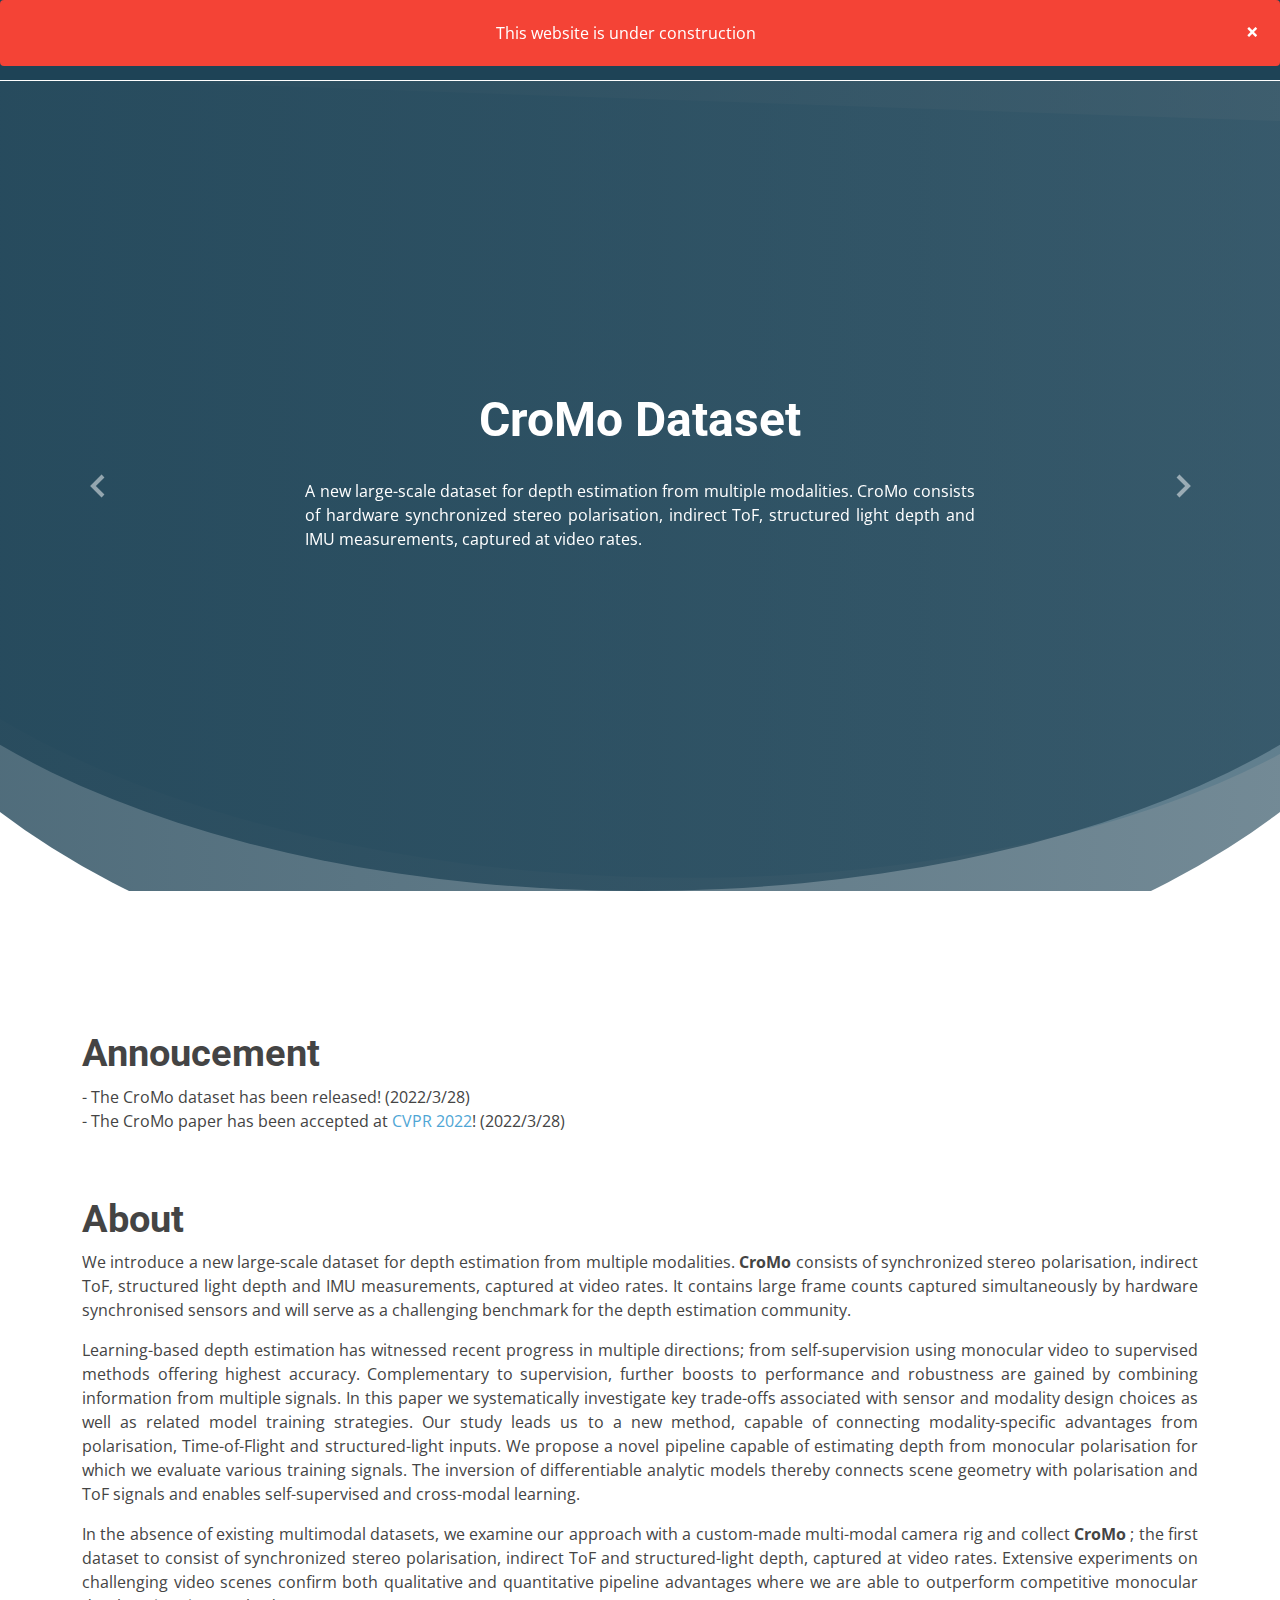
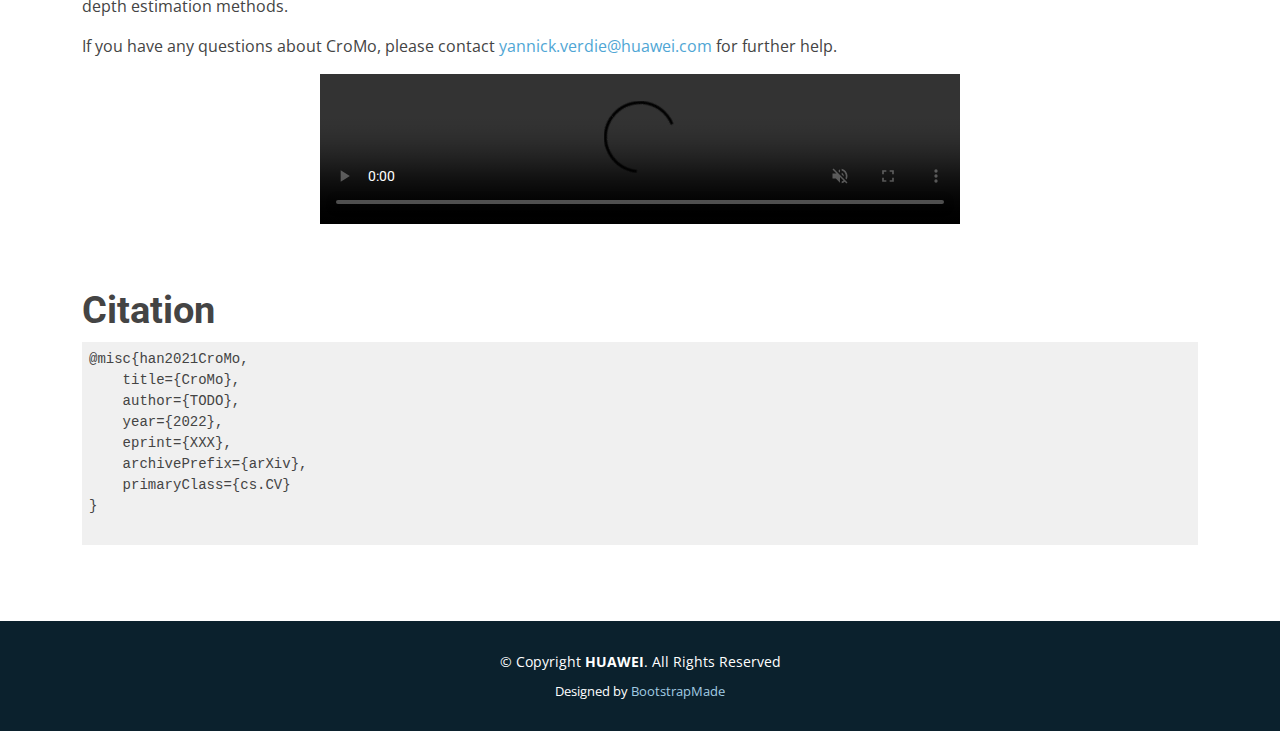
==== index.html @ bf787a23 "New initial commit (history squashed)" ====
<!DOCTYPE html> 
<html lang="en"> 
    <head> 
        <meta charset="utf-8"> 
        <meta content="width=device-width, initial-scale=1.0" name="viewport"> 
        <title>CroMo</title>
        <meta content="" name="description"> 
        <meta content="" name="keywords"> 
        <!-- Favicons -->         
        <link href="assets/img/favicon.png" rel="icon"> 
        <link href="assets/img/apple-touch-icon.png" rel="apple-touch-icon"> 
        <!-- Google Fonts -->         
        <link href="https://fonts.googleapis.com/css?family=Open+Sans:300,300i,400,400i,600,600i,700,700i|Roboto:300,300i,400,400i,500,500i,700,700i&display=swap" rel="stylesheet"> 
        <!-- Vendor CSS Files -->         
        <link href="assets/vendor/animate.css/animate.min.css" rel="stylesheet"> 
        <link href="assets/vendor/aos/aos.css" rel="stylesheet"> 
        <link href="assets/vendor/bootstrap/css/bootstrap.min.css" rel="stylesheet"> 
        <link href="assets/vendor/bootstrap-icons/bootstrap-icons.css" rel="stylesheet"> 
        <link href="assets/vendor/boxicons/css/boxicons.min.css" rel="stylesheet"> 
        <link href="assets/vendor/glightbox/css/glightbox.min.css" rel="stylesheet"> 
        <link href="assets/vendor/swiper/swiper-bundle.min.css" rel="stylesheet"> 
        <!-- Template Main CSS File -->         
        <link href="assets/css/style.css" rel="stylesheet"> 
        <!-- =======================================================
  * Template Name: Moderna - v4.2.0
  * Template URL: https://bootstrapmade.com/free-bootstrap-template-corporate-moderna/
  * Author: BootstrapMade.com
  * License: https://bootstrapmade.com/license/
  ======================================================== -->         
    </head>   
    <style>
        /* The alert message box */
.alert {
    padding: 20px;
    background-color: #f44336; /* Red */
    color: white;
    margin-bottom: 15px;
    z-index:10000;
    text-align: center;
  }
  
  /* The close button */
  .closebtn {
    margin-left: 15px;
    color: white;
    font-weight: bold;
    float: right;
    font-size: 22px;
    line-height: 20px;
    cursor: pointer;
    transition: 0.3s;
  }
  
  /* When moving the mouse over the close button */
  .closebtn:hover {
    color: black;
  }

  .center {
    margin-left: auto;
    margin-right: auto;
    display: block
    }

    </style>  
    <body>

        <div class="alert">
            <span class="closebtn" onclick="this.parentElement.style.display='none';">&times;</span>
            This website is under construction
        </div>


        <!-- ======= Header ======= -->         
        <header id="header" class="fixed-top d-flex align-items-center "> 
            <div class="container d-flex justify-content-between align-items-center"> 
                <div class="logo"> 
                    <h1 class="text-light"><a href="index.html"><span>CroMo</span></a></h1> 
                    <!-- Uncomment below if you prefer to use an image logo -->                     
                    <!-- <a href="index.html"><img src="assets/img/logo.png" alt="" class="img-fluid"></a>-->                     
                </div>                 
                <nav id="navbar" class="navbar"> 
                    <ul> 
                        <li>
                            <a href="index.html">Home</a>
                        </li>                         
                        <li class="dropdown">
                            <a href="documentation.html"><span>Documentation</span> <i class="bi bi-chevron-down"></i></a>
                            <ul> 
                                <li>
                                    <a href="documentation.html#data_collection">Data Collection</a>
                                </li> 
                                <li>
                                    <a href="documentation.html#data_privacy">Data Privacy</a>
                                </li>                                 
                                <li>
                                    <a href="documentation.html#data_format">Data Format</a>
                                </li>                                                                                                  
                            </ul>                             
                        </li>                         
                        <li class="dropdown">
                            <a class="active" href="download.html"><span>Download</span> <i class="bi bi-chevron-down"></i></a>
                            <ul> 
                                <li>
                                    <a href="download.html#instructions">Instructions</a>
                                </li>
                                <li>
                                    <a href="download.html#processed">Processed data</a>
                                </li>                                 
                                <li>
                                    <a href="download.html#raw">Raw data</a>
                                </li>                                 
                            </ul>                             
                        </li>                                              
                        <li class="dropdown">
                            <a href="about.html"><span>About</span> <i class="bi bi-chevron-down"></i></a>
                            <ul> 
                                <li>
                                    <a href="about.html#team">Team</a>
                                </li>                                 
                                <li>
                                    <a href="about.html#terms_of_use">Terms of Use</a>
                                </li>                                                                  
                            </ul>                             
                        </li>                         
                    </ul>                     
                    <i class="bi bi-list mobile-nav-toggle"></i> 
                </nav>
                <!-- .navbar -->                 
            </div>             
        </header>  

        <!-- ======= Hero Section ======= -->         
        <section id="hero" class="d-flex justify-cntent-center align-items-center"> 
            <div class="video-wrapper">
                <video playsinline autoplay muted loop poster="https://user-images.githubusercontent.com/100925445/159098974-1acdc7b2-cbda-438d-b5b4-fb4e35092815.png" 
                class="center" src="https://user-images.githubusercontent.com/100925445/159098999-8a1ebd9a-9d15-438b-ad9b-c10dcc6bef1c.mp4" 
                data-canonical-src="https://user-images.githubusercontent.com/100925445/159098999-8a1ebd9a-9d15-438b-ad9b-c10dcc6bef1c.mp4"
                class="d-block rounded-bottom-2 width-fit">
                </video>
              </div>
            <div id="heroCarousel" class="container carousel carousel-fade" data-bs-ride="carousel" data-bs-interval="5000"> 
                <!-- Slide 1 -->                 
                <div class="carousel-item active"> 
                    <div class="carousel-container"> 
                        <h2 class="animate__animated animate__fadeInDown">CroMo Dataset</h2>
                        <p class="animate__animated animate__fadeInUp">A new large-scale dataset for depth estimation from multiple modalities. CroMo consists of hardware synchronized stereo polarisation, indirect ToF, structured light depth and IMU measurements, captured at video rates. </p>
                    </div>                     
                </div>                 
                <!-- Slide 2 -->                 
                <div class="carousel-item"> 
                    <div class="carousel-container"> 
                        <h2 class="animate__animated animate__fadeInDown">Multi-modal data</h2>
                        <p class="animate__animated animate__fadeInUp">We provide a real-word training dataset with
                            >20k frames captured by multiple hardware synchronised sensors across a variety of challenging indoor and outdoor scenes, with pre-defined training / testing splits for evaluation. </p>
                    </div>                     
                </div>                 
                <a class="carousel-control-prev" href="#heroCarousel" role="button" data-bs-slide="prev"> <span class="carousel-control-prev-icon bx bx-chevron-left" aria-hidden="true"></span> </a> 
                <a class="carousel-control-next" href="#heroCarousel" role="button" data-bs-slide="next"> <span class="carousel-control-next-icon bx bx-chevron-right" aria-hidden="true"></span> </a> 
            </div>             
        </section>
        <!-- End Hero -->         
        <main id="main"> 
            <!-- ======= Services Section ======= -->             
            <!-- End Services Section -->             
            <!-- ======= Why Us Section ======= -->             
            <!-- End Why Us Section -->             
            <!-- ======= Features Section ======= -->             
            <section class="features"> 
                <div class="container">
                    <div class="row aos-init aos-animate" data-aos="fade-up"> </div>  
                    
                    <h3><b>Annoucement</b></h3>
                    <p> 
                    - The CroMo dataset has been released! (2022/3/28)<br>
                    - The CroMo paper has been accepted at <a href="https://cvpr2022.thecvf.com/" target="_blank">CVPR 2022</a>! (2022/3/28)
                    </p> 
                    <div class="row aos-init aos-animate" data-aos="fade-up">
                        <div class="col-md-7 order-2 order-md-1 pt-5"> </div>                         
                    </div>

                    <h3><b>About</b></h3>
                    <p> 
                    We introduce a new large-scale dataset for depth estimation from multiple modalities. <b>CroMo</b> consists of synchronized stereo polarisation, indirect ToF, structured light depth and IMU measurements, captured at video rates. It contains large frame counts captured simultaneously by hardware synchronised sensors and will serve as a challenging benchmark for the depth estimation community.
                    </p>
                    <p>
                    Learning-based depth estimation has witnessed recent progress in multiple directions; from self-supervision using monocular video to supervised methods offering highest accuracy. Complementary to supervision, further boosts to performance and robustness are gained by combining information from multiple signals. In this paper we systematically investigate key trade-offs associated with sensor and modality design choices as well as related model training strategies. Our study leads us to a new method, capable of connecting modality-specific advantages from polarisation, Time-of-Flight and structured-light inputs. We propose a novel pipeline capable of estimating depth from monocular polarisation for which we evaluate various training signals. The inversion of differentiable analytic models thereby connects scene geometry with polarisation and ToF signals and enables self-supervised and cross-modal learning.
                    </p>
                    <p> 
                    In the absence of existing multimodal datasets, we examine our approach with a custom-made multi-modal camera rig and collect <b> CroMo </b>; the first dataset to consist of synchronized stereo polarisation, indirect ToF and structured-light depth, captured at video rates. Extensive experiments on challenging video scenes confirm both qualitative and quantitative pipeline advantages where we are able to outperform competitive monocular depth estimation methods.
                    <p>
                    If you have any questions about CroMo, please contact <a href = "mailto: yannick.verdie@huawei.com">yannick.verdie@huawei.com</a>  for further help.
                    </p>

                    <p> 
                    <video class="center" width="640" src="https://user-images.githubusercontent.com/100925445/159143800-f3176f51-4c66-4c1b-9b84-558530f20602.mp4" 
                    data-canonical-src="https://user-images.githubusercontent.com/100925445/159143800-f3176f51-4c66-4c1b-9b84-558530f20602.mp4"\
                    controls="controls" muted="muted" class="d-block rounded-bottom-2 width-fit" style="max-height:640px;">
                    </video>
                    </p> 
                    <div class="row aos-init aos-animate" data-aos="fade-up">
                        <div class="col-md-7 order-2 order-md-1 pt-5"> </div>                         
                    </div>

                    <h3><b>Citation</b></h3>
                    <pre style="text-align: left; white-space: pre; display: block; overflow-x: auto; padding: 0.5em; background: rgb(240, 240, 240); color: rgb(68, 68, 68);">
@misc{han2021CroMo,
    title={CroMo}, 
    author={TODO},
    year={2022},
    eprint={XXX},
    archivePrefix={arXiv},
    primaryClass={cs.CV}
} 
                </pre>
                </div>
            </section>
            <!-- End Features Section -->             
        </main>
        <!-- End #main -->         
        <!-- ======= Footer ======= -->         
        <footer id="footer" data-aos-easing="ease-in-out" data-aos-duration="500" class="aos-init"> 
            <div class="container"> 
                <div class="copyright"> 
                    &copy; Copyright 
                    <strong><span>HUAWEI</span></strong>. All Rights Reserved
                </div>                 
                <div class="credits"> 
                    <!-- All the links in the footer should remain intact. -->                     
                    <!-- You can delete the links only if you purchased the pro version. -->                     
                    <!-- Licensing information: https://bootstrapmade.com/license/ -->                     
                    <!-- Purchase the pro version with working PHP/AJAX contact form: https://bootstrapmade.com/free-bootstrap-template-corporate-moderna/ -->                     
                    Designed by 
                    <a href="https://bootstrapmade.com/">BootstrapMade</a> 
                </div>                 
            </div>             
        </footer>
        <!-- End Footer -->         
        <a href="#" class="back-to-top d-flex align-items-center justify-content-center"><i class="bi bi-arrow-up-short"></i></a> 
        <!-- Vendor JS Files -->         
        <script src="assets/vendor/aos/aos.js"></script>         
        <script src="assets/vendor/bootstrap/js/bootstrap.bundle.min.js"></script>         
        <script src="assets/vendor/glightbox/js/glightbox.min.js"></script>         
        <script src="assets/vendor/isotope-layout/isotope.pkgd.min.js"></script>         
        <script src="assets/vendor/php-email-form/validate.js"></script>         
        <script src="assets/vendor/purecounter/purecounter.js"></script>         
        <script src="assets/vendor/swiper/swiper-bundle.min.js"></script>         
        <script src="assets/vendor/waypoints/noframework.waypoints.js"></script>         
        <!-- Template Main JS File -->         
        <script src="assets/js/main.js"></script>
    </body>     
</html>
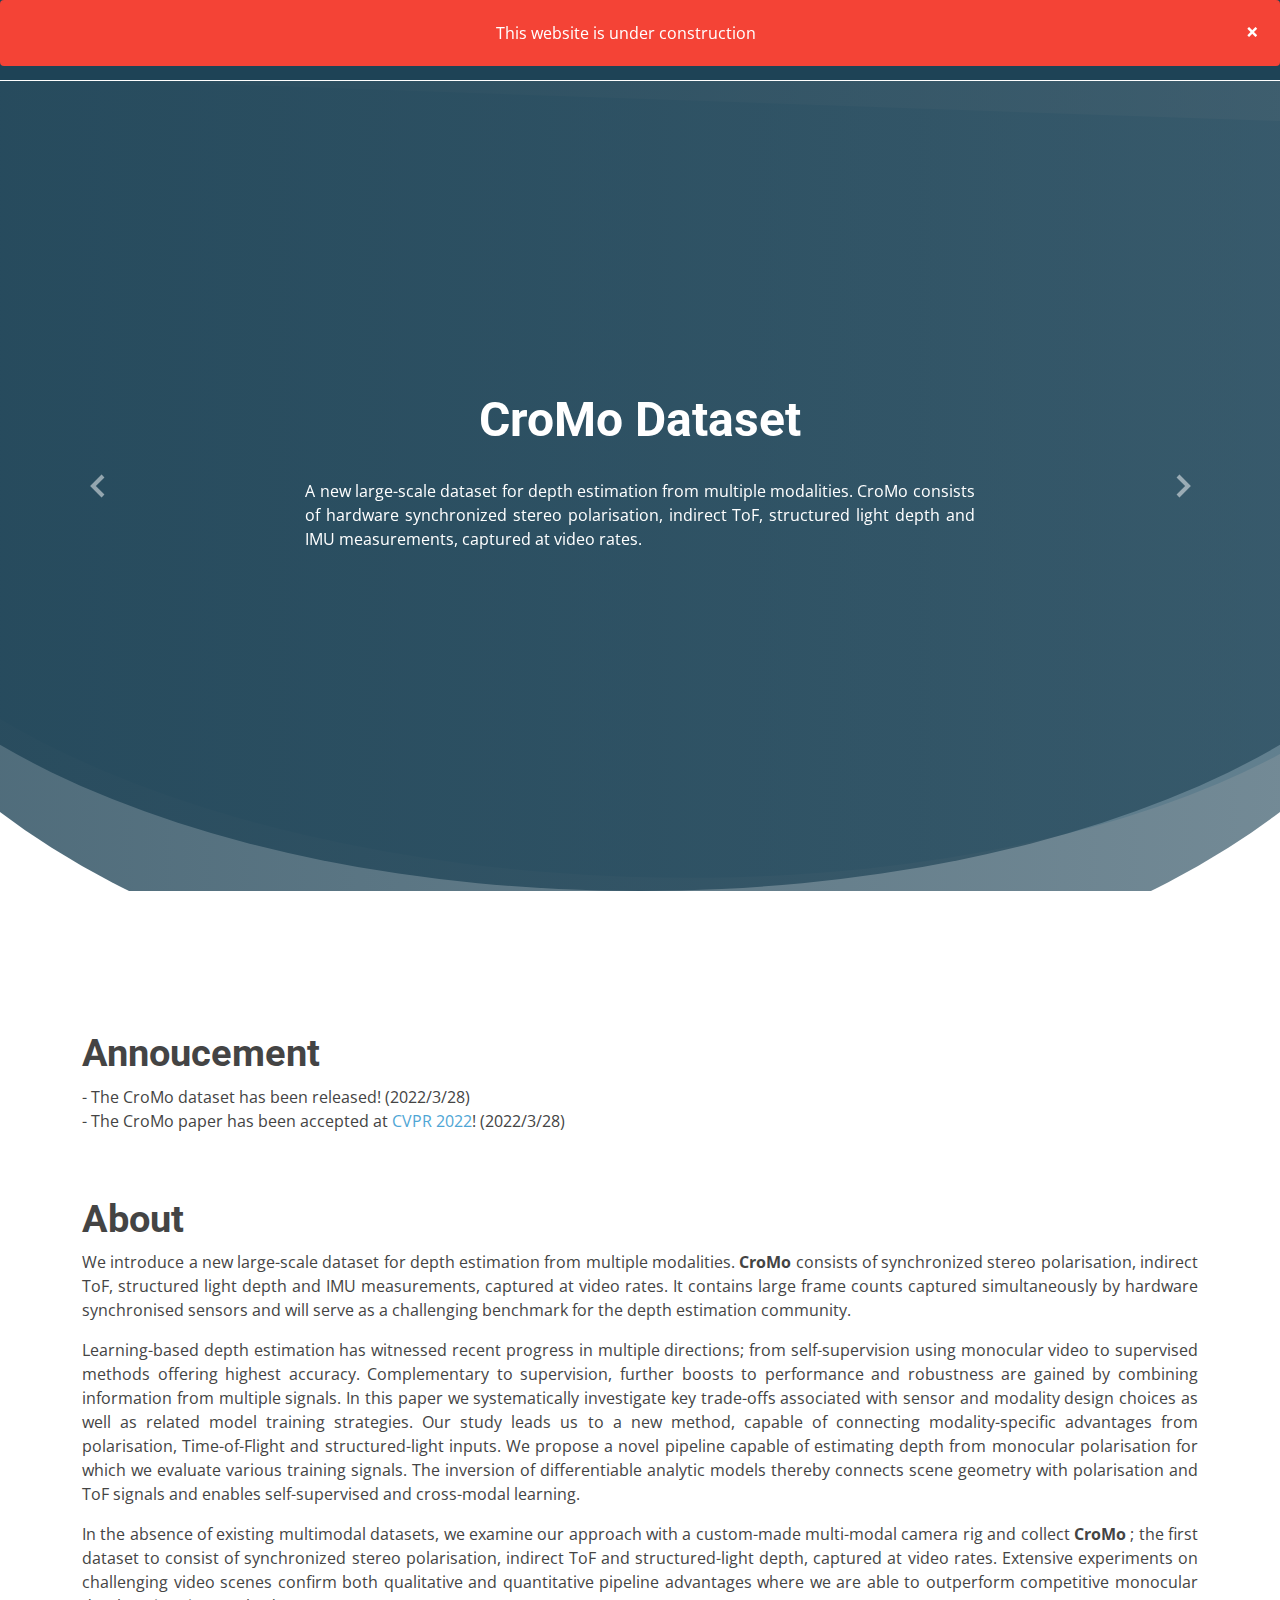
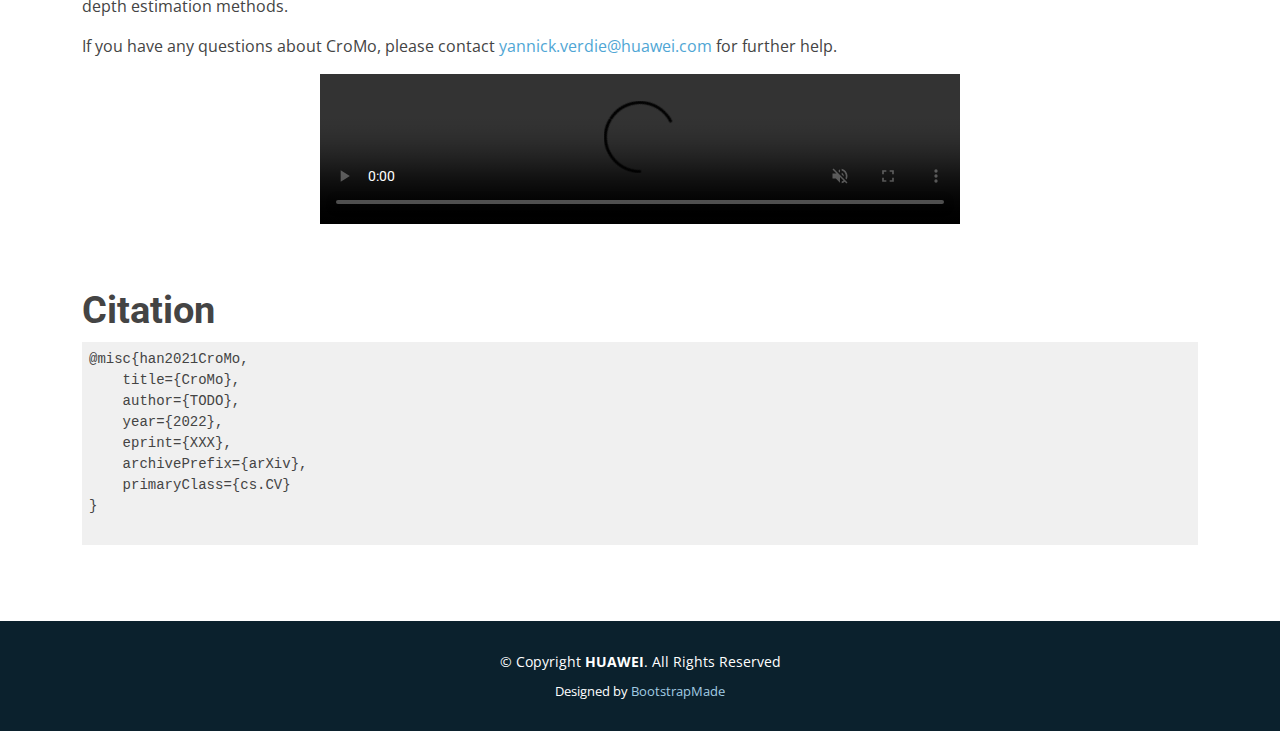
==== commit 43bc3bd3: "Update index.html" ====
--- a/index.html
+++ b/index.html
@@ -133,9 +133,9 @@
         <!-- ======= Hero Section ======= -->         
         <section id="hero" class="d-flex justify-cntent-center align-items-center"> 
             <div class="video-wrapper">
-                <video playsinline autoplay muted loop poster="https://user-images.githubusercontent.com/100925445/159098974-1acdc7b2-cbda-438d-b5b4-fb4e35092815.png" 
-                class="center" src="https://user-images.githubusercontent.com/100925445/159098999-8a1ebd9a-9d15-438b-ad9b-c10dcc6bef1c.mp4" 
-                data-canonical-src="https://user-images.githubusercontent.com/100925445/159098999-8a1ebd9a-9d15-438b-ad9b-c10dcc6bef1c.mp4"
+                <video playsinline autoplay muted loop poster="https://user-images.githubusercontent.com/100925445/159376855-335648fb-1d22-4857-b26d-3320b6d3276e.png" 
+                class="center" src="https://user-images.githubusercontent.com/100925445/159376734-831dd521-1773-433b-af53-0faa2e11dcbe.mp4" 
+                data-canonical-src="https://user-images.githubusercontent.com/100925445/159376734-831dd521-1773-433b-af53-0faa2e11dcbe.mp4"
                 class="d-block rounded-bottom-2 width-fit">
                 </video>
               </div>
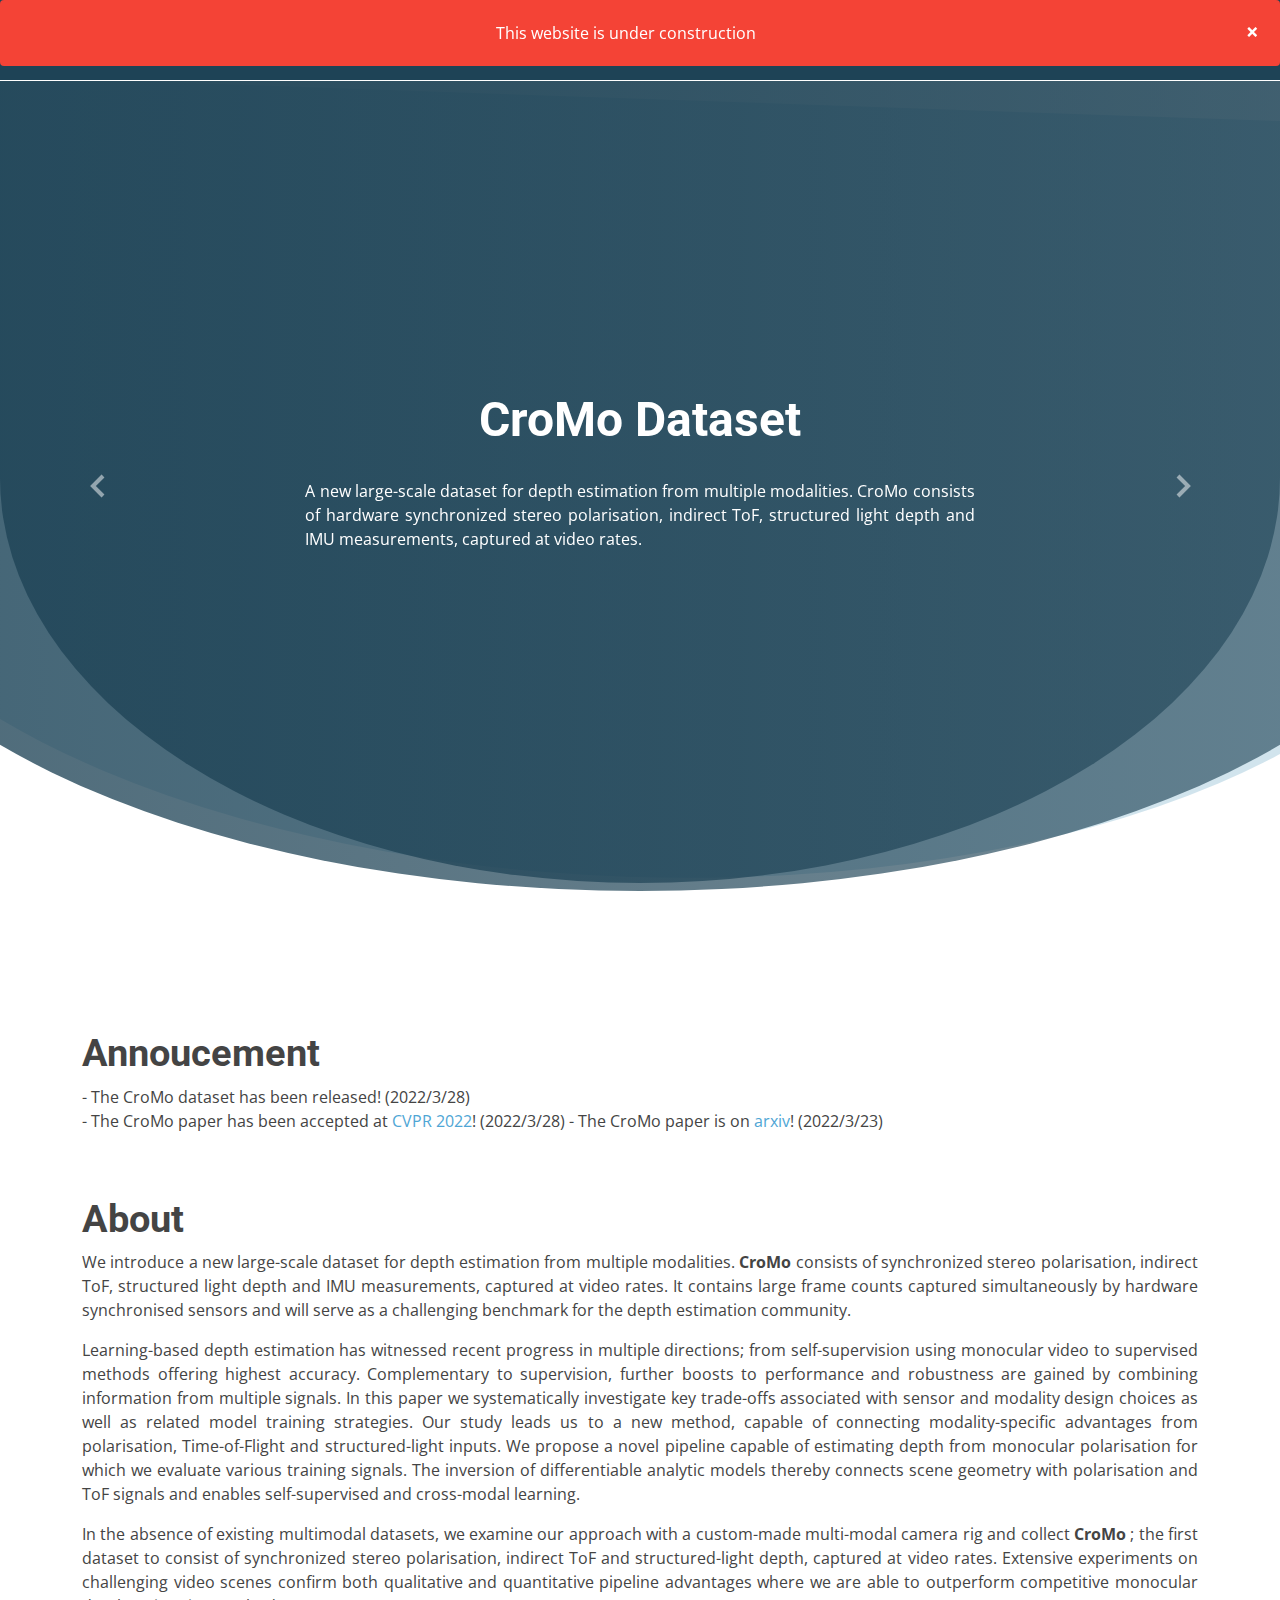
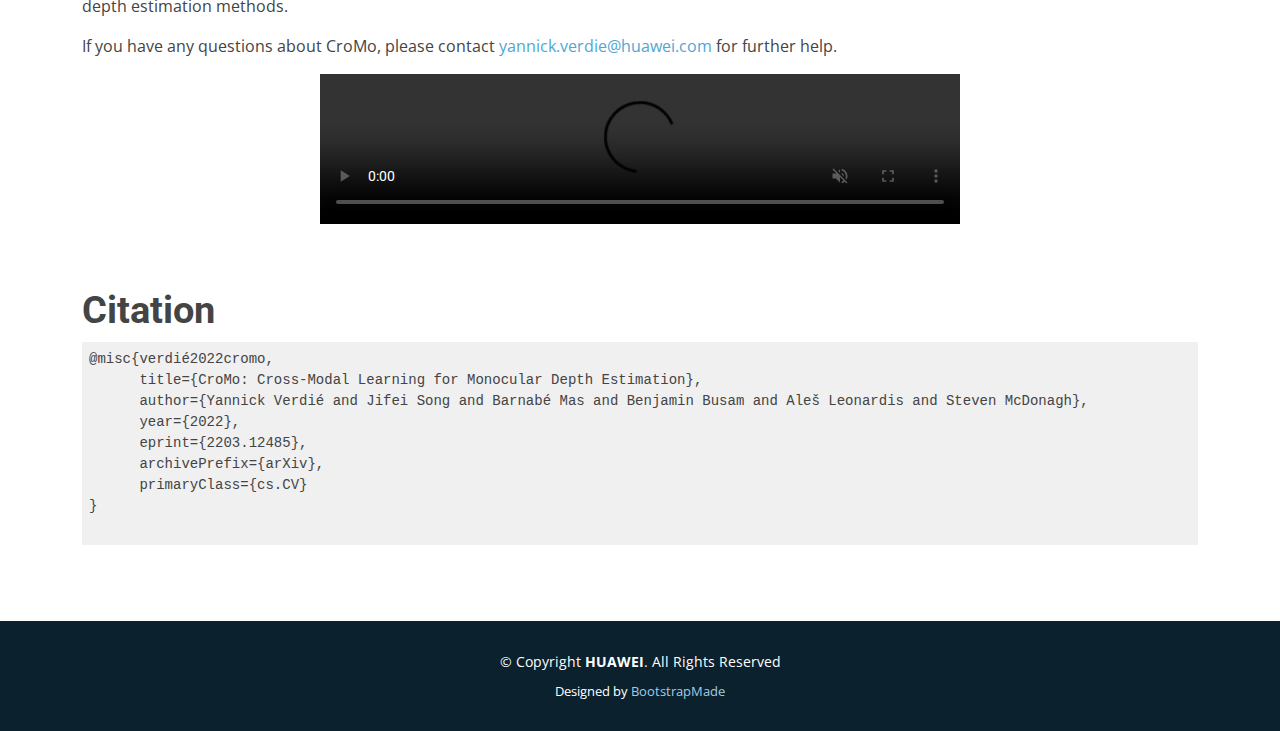
==== commit 25b51318: "Update index.html" ====
--- a/index.html
+++ b/index.html
@@ -174,6 +174,7 @@
                     <p> 
                     - The CroMo dataset has been released! (2022/3/28)<br>
                     - The CroMo paper has been accepted at <a href="https://cvpr2022.thecvf.com/" target="_blank">CVPR 2022</a>! (2022/3/28)
+                    - The CroMo paper is on <a href="https://arxiv.org/abs/2203.12485" target="_blank">arxiv</a>! (2022/3/23)
                     </p> 
                     <div class="row aos-init aos-animate" data-aos="fade-up">
                         <div class="col-md-7 order-2 order-md-1 pt-5"> </div>                         
@@ -204,14 +205,14 @@
 
                     <h3><b>Citation</b></h3>
                     <pre style="text-align: left; white-space: pre; display: block; overflow-x: auto; padding: 0.5em; background: rgb(240, 240, 240); color: rgb(68, 68, 68);">
-@misc{han2021CroMo,
-    title={CroMo}, 
-    author={TODO},
-    year={2022},
-    eprint={XXX},
-    archivePrefix={arXiv},
-    primaryClass={cs.CV}
-} 
+@misc{verdié2022cromo,
+      title={CroMo: Cross-Modal Learning for Monocular Depth Estimation}, 
+      author={Yannick Verdié and Jifei Song and Barnabé Mas and Benjamin Busam and Aleš Leonardis and Steven McDonagh},
+      year={2022},
+      eprint={2203.12485},
+      archivePrefix={arXiv},
+      primaryClass={cs.CV}
+}
                 </pre>
                 </div>
             </section>
--- a/assets/css/style.css
+++ b/assets/css/style.css
@@ -2407,5 +2407,5 @@
     background: linear-gradient(to right, rgba(30, 67, 86, 0.8), rgba(30, 67, 86, 0.6)) ;
     z-index: 0;
     border-radius: 0 0 50% 50%;
-    transform: scale(1.3) translateY(-1%) translateX(0%) rotate(0deg);
-  }+    transform: scale(1) translateY(-1%) translateX(0%) rotate(0deg);
+  }
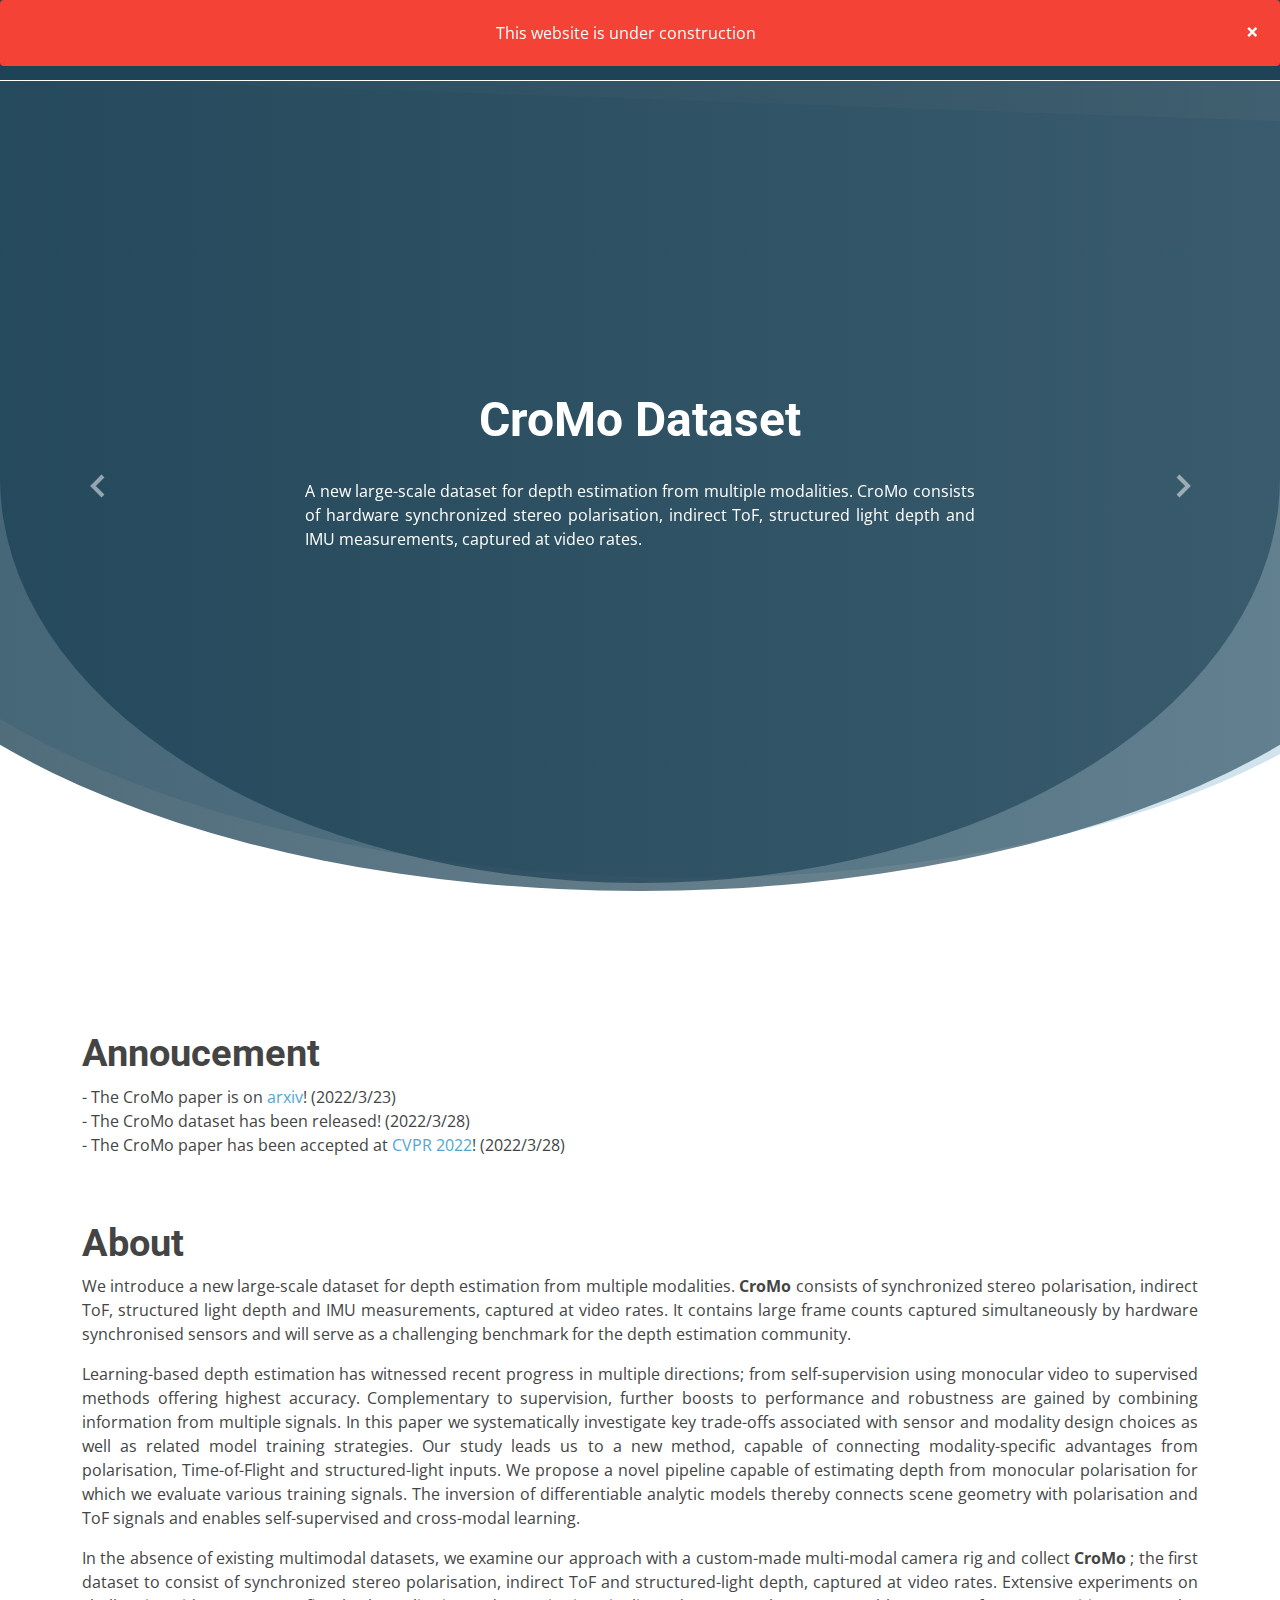
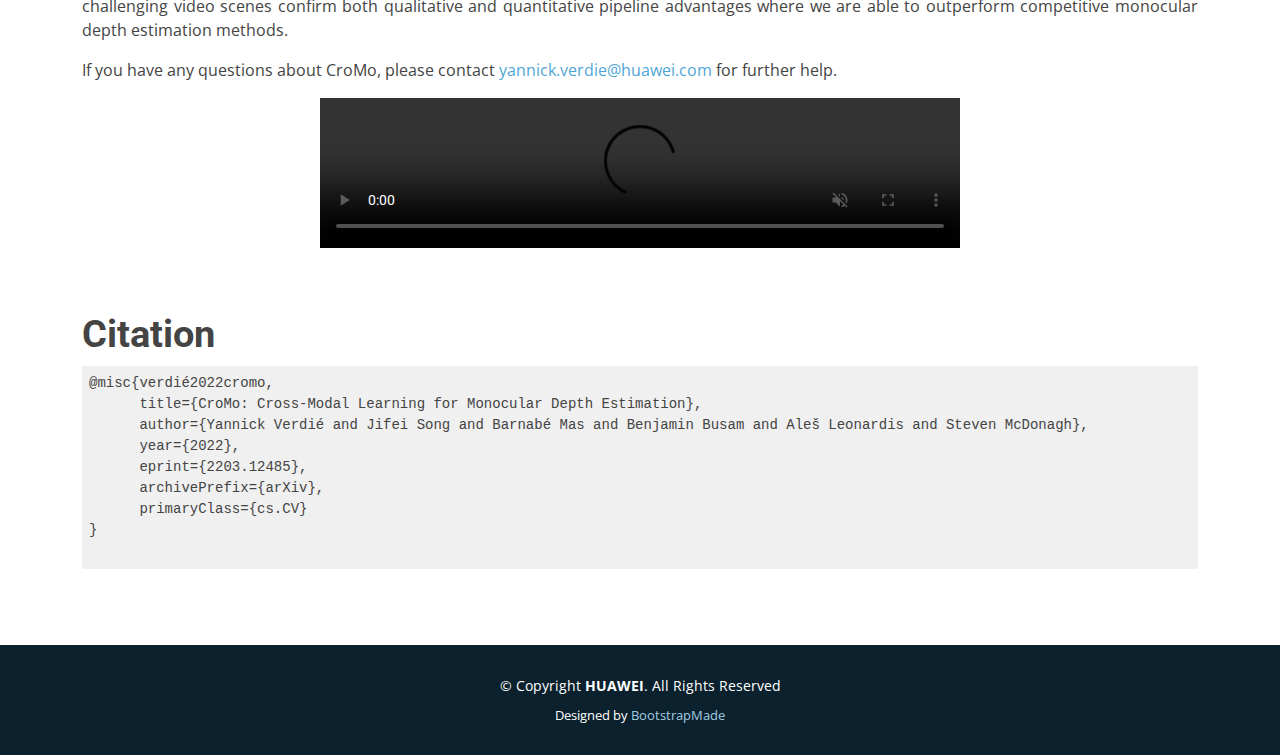
==== commit 4b69357a: "Update index.html" ====
--- a/index.html
+++ b/index.html
@@ -172,9 +172,9 @@
                     
                     <h3><b>Annoucement</b></h3>
                     <p> 
+                    - The CroMo paper is on <a href="https://arxiv.org/abs/2203.12485" target="_blank">arxiv</a>! (2022/3/23)<br>
                     - The CroMo dataset has been released! (2022/3/28)<br>
                     - The CroMo paper has been accepted at <a href="https://cvpr2022.thecvf.com/" target="_blank">CVPR 2022</a>! (2022/3/28)
-                    - The CroMo paper is on <a href="https://arxiv.org/abs/2203.12485" target="_blank">arxiv</a>! (2022/3/23)
                     </p> 
                     <div class="row aos-init aos-animate" data-aos="fade-up">
                         <div class="col-md-7 order-2 order-md-1 pt-5"> </div>                         
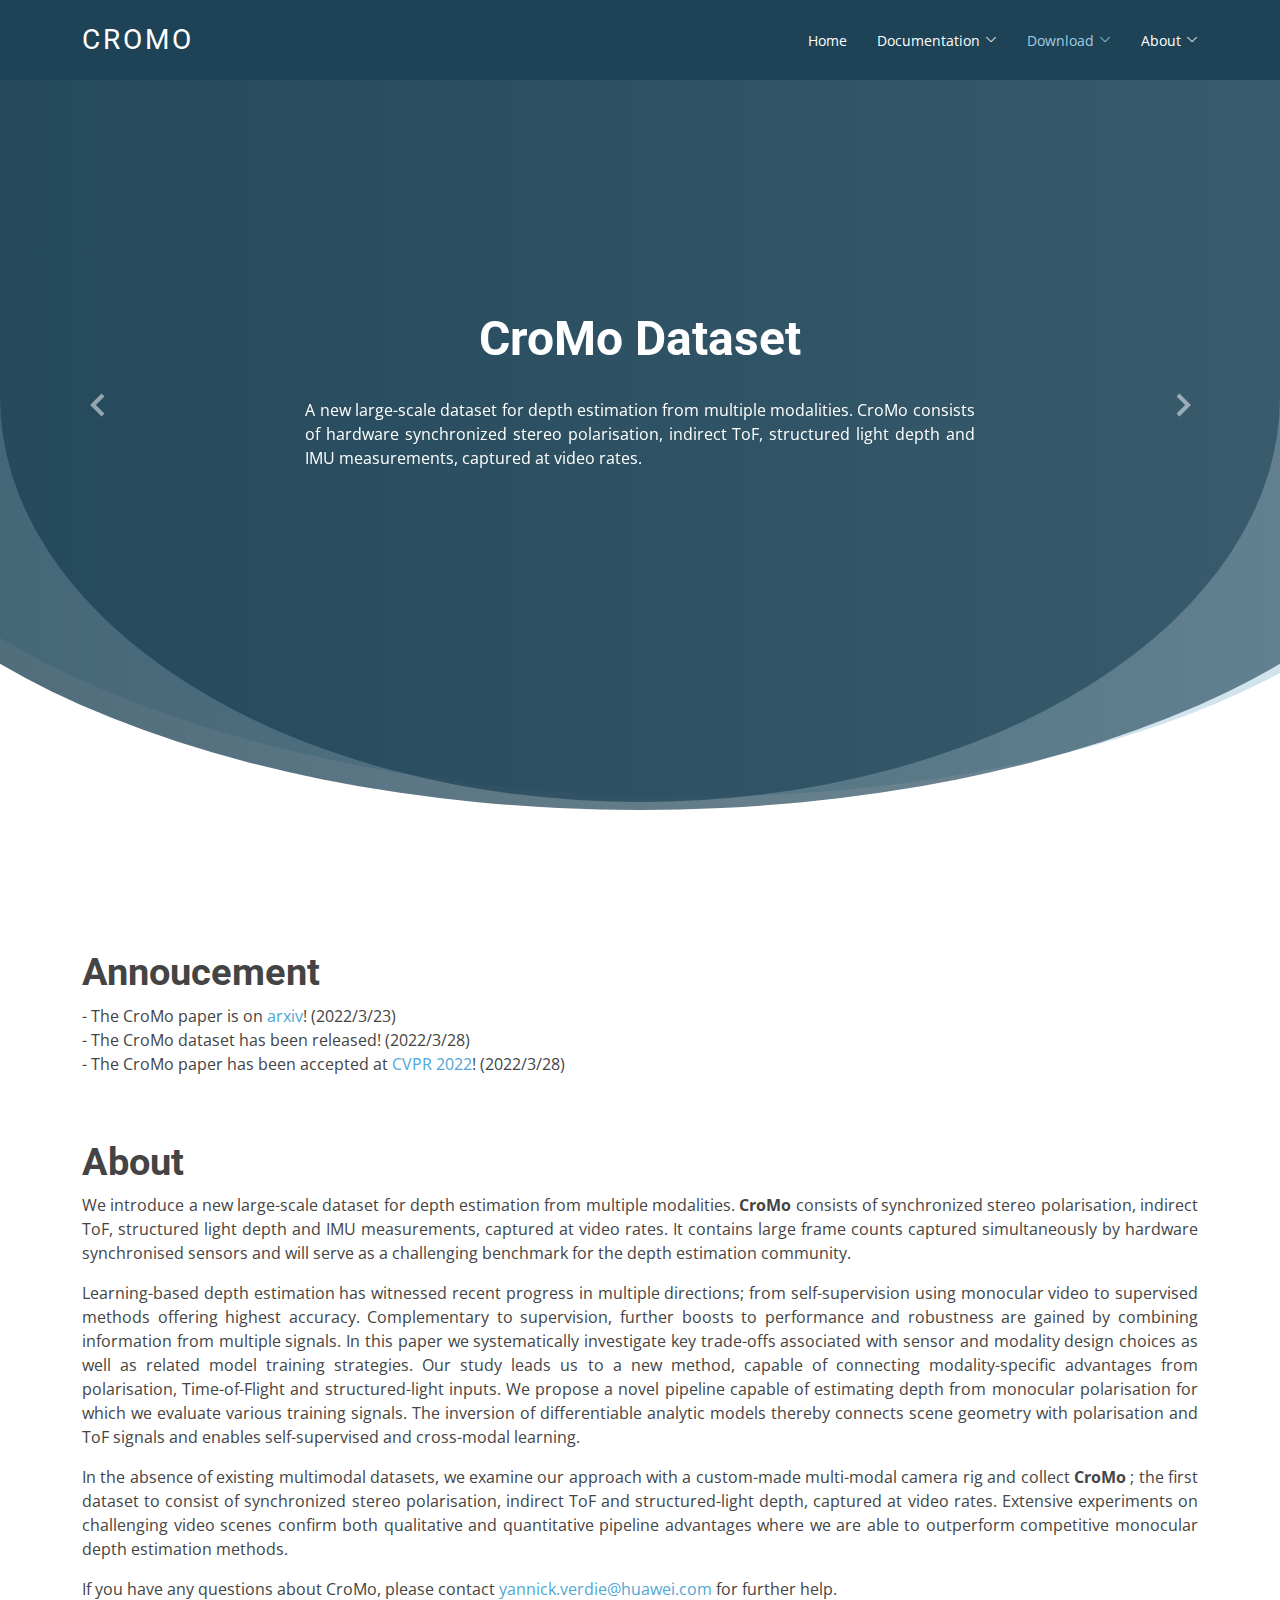
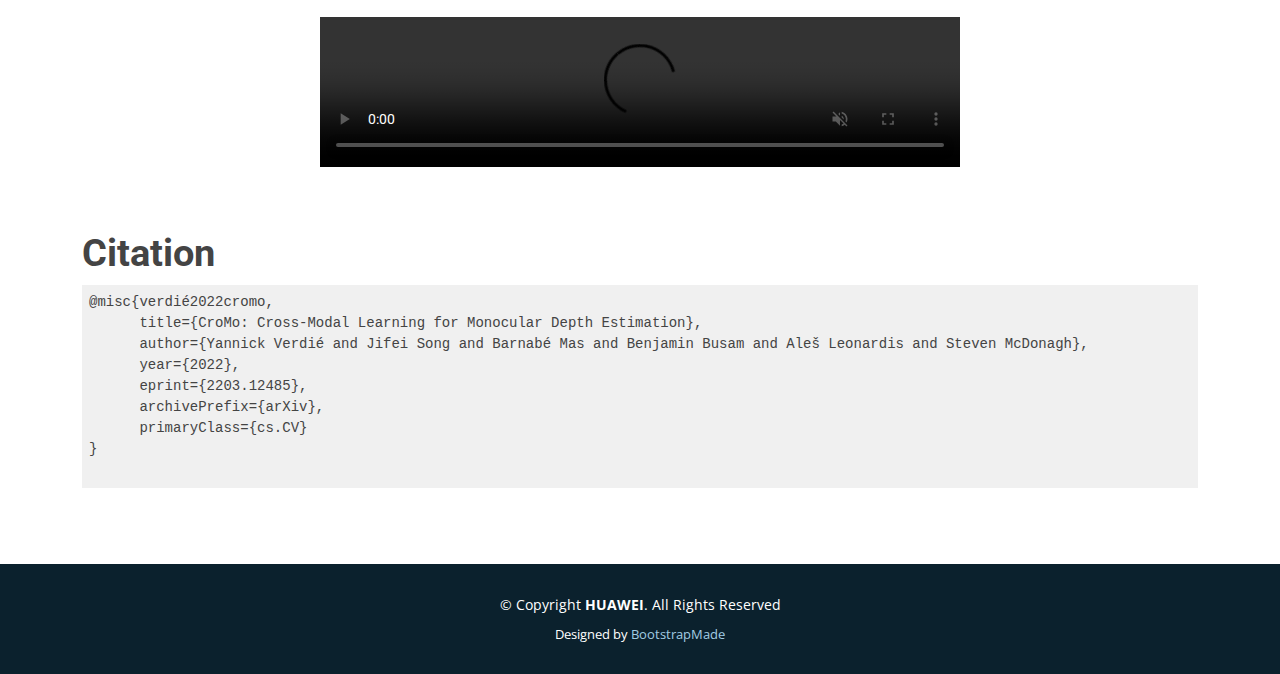
==== commit b59832e2: "Update index.html" ====
--- a/index.html
+++ b/index.html
@@ -65,11 +65,11 @@
     </style>  
     <body>
 
-        <div class="alert">
+<!--         <div class="alert">
             <span class="closebtn" onclick="this.parentElement.style.display='none';">&times;</span>
             This website is under construction
         </div>
-
+ -->
 
         <!-- ======= Header ======= -->         
         <header id="header" class="fixed-top d-flex align-items-center "> 
@@ -194,8 +194,8 @@
                     </p>
 
                     <p> 
-                    <video class="center" width="640" src="https://user-images.githubusercontent.com/100925445/159143800-f3176f51-4c66-4c1b-9b84-558530f20602.mp4" 
-                    data-canonical-src="https://user-images.githubusercontent.com/100925445/159143800-f3176f51-4c66-4c1b-9b84-558530f20602.mp4"\
+                    <video class="center" width="640" src="https://user-images.githubusercontent.com/100925445/160245656-40e70a45-8cb3-4465-89a6-34130b2f054a.mp4" 
+                    data-canonical-src="https://user-images.githubusercontent.com/100925445/160245656-40e70a45-8cb3-4465-89a6-34130b2f054a.mp4"\
                     controls="controls" muted="muted" class="d-block rounded-bottom-2 width-fit" style="max-height:640px;">
                     </video>
                     </p> 
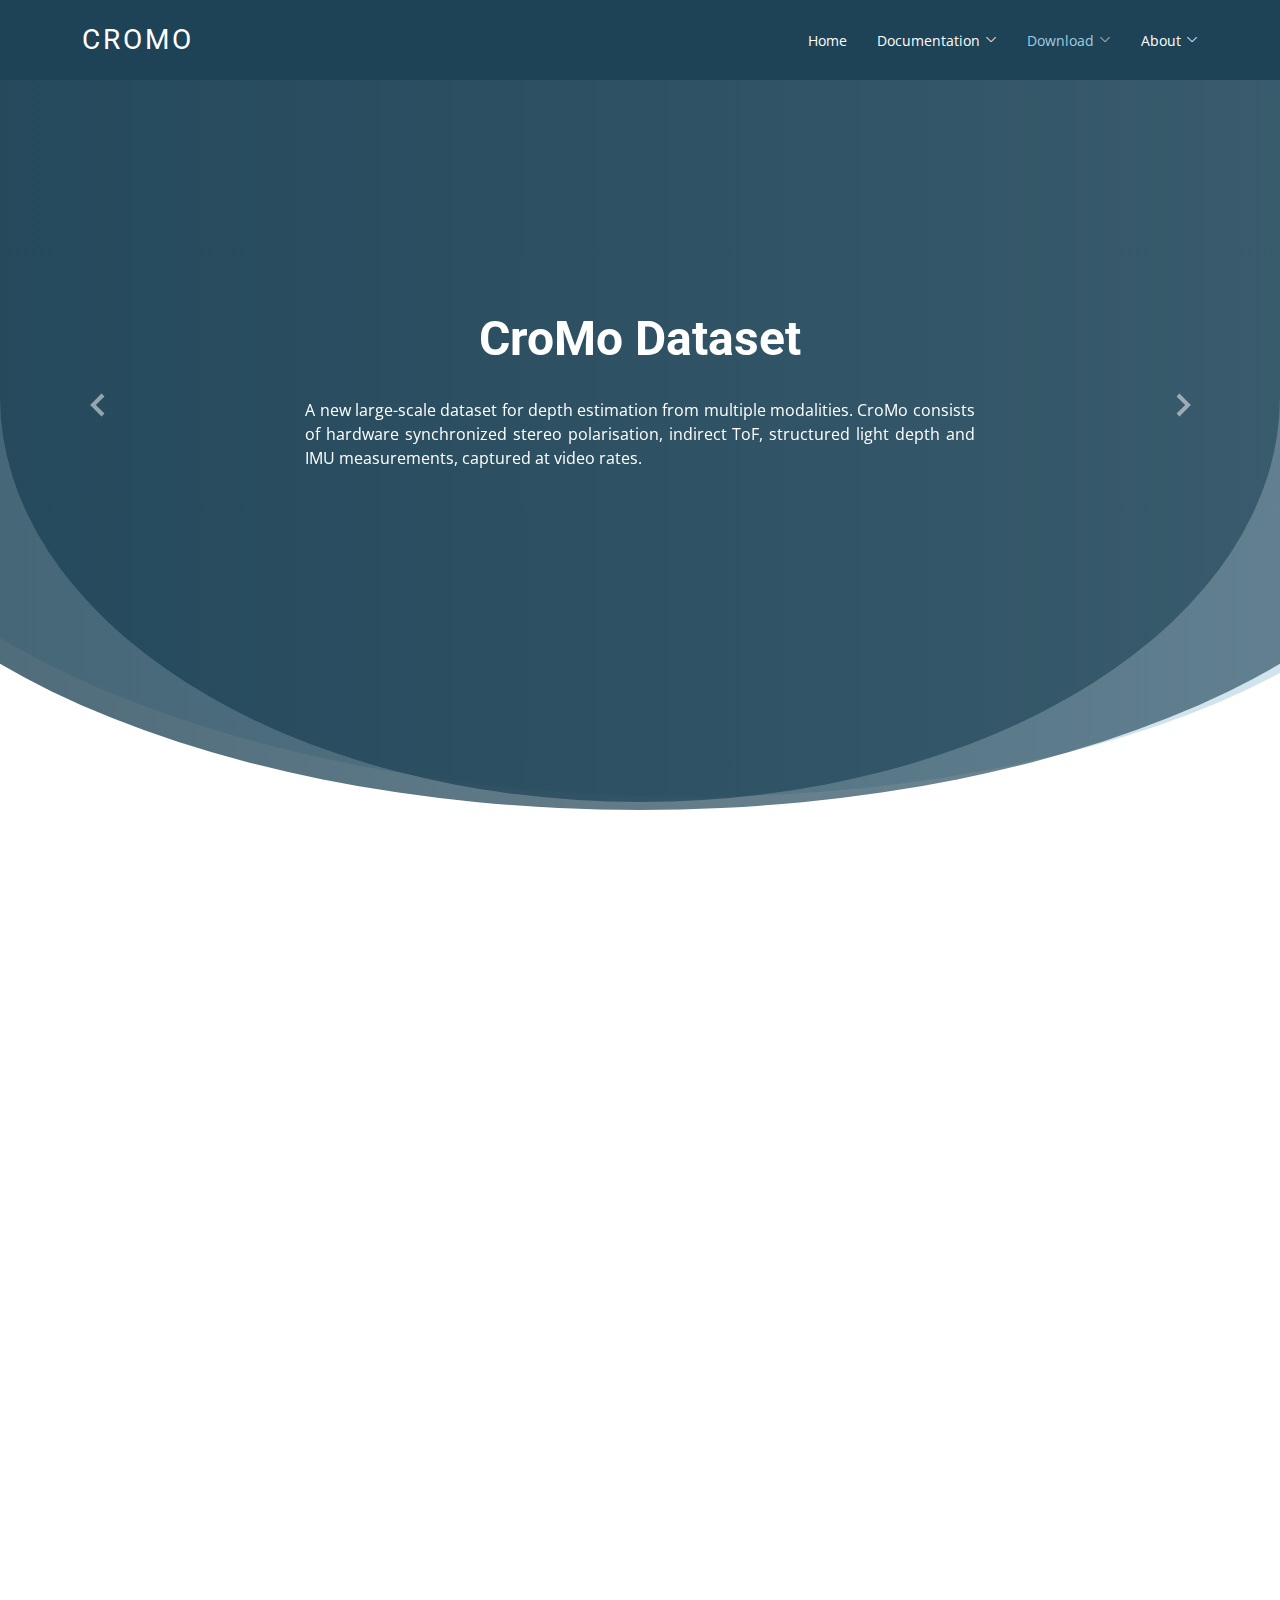
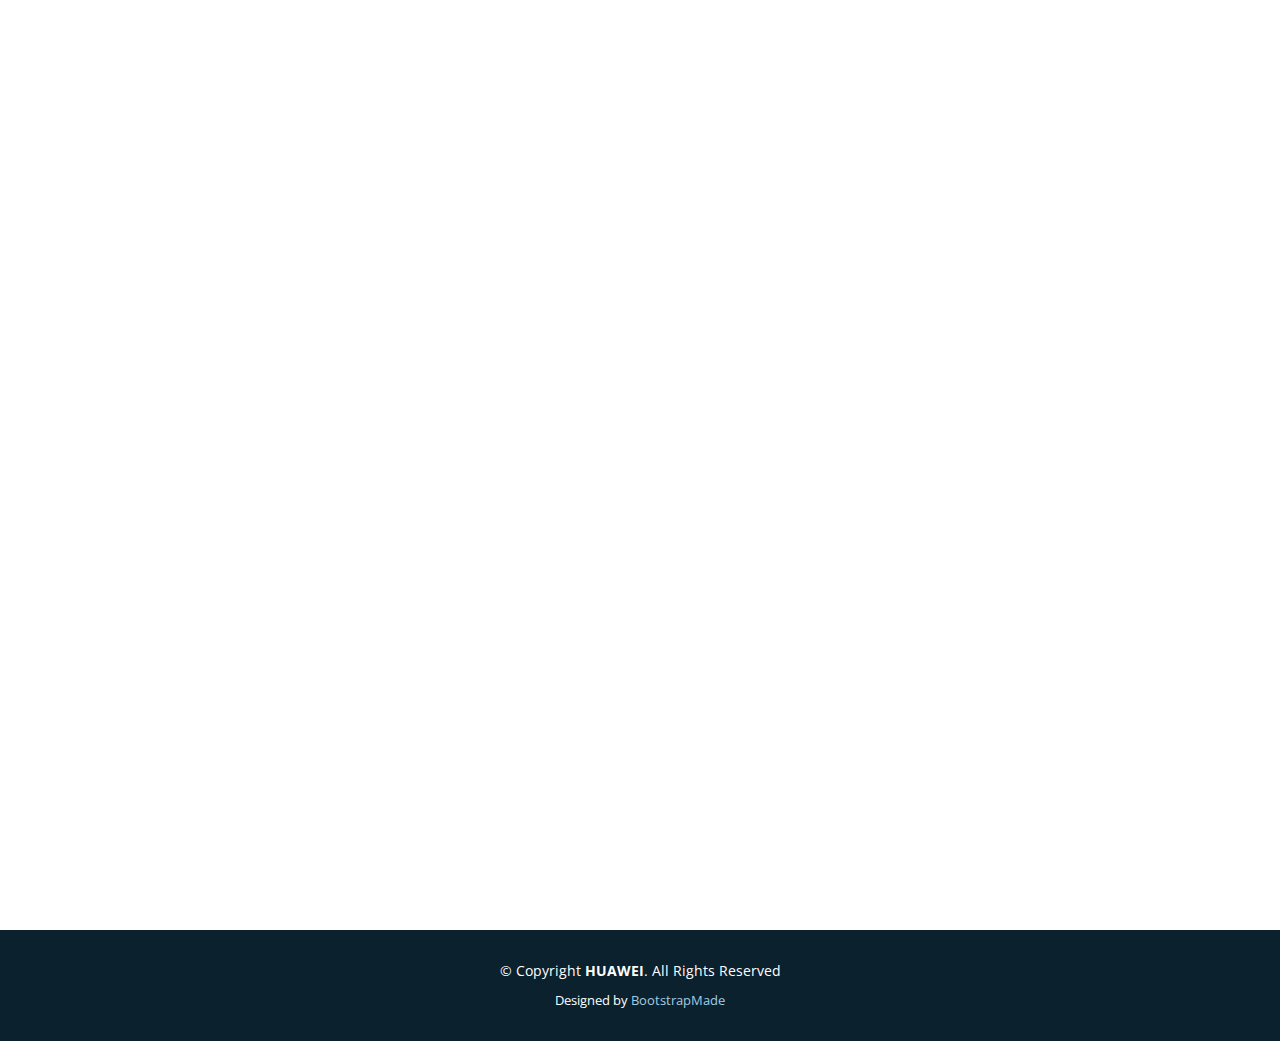
==== commit ad9fa854: "Tune animation" ====
--- a/index.html
+++ b/index.html
@@ -28,7 +28,7 @@
   * License: https://bootstrapmade.com/license/
   ======================================================== -->         
     </head>   
-    <style>
+    <!--<style>
         /* The alert message box */
 .alert {
     padding: 20px;
@@ -62,7 +62,12 @@
     display: block
     }
 
-    </style>  
+    </style>  -->
+    <script>
+        AOS.init({
+            duration: 1200,
+          })
+      </script>
     <body>
 
 <!--         <div class="alert">
@@ -160,51 +165,44 @@
             </div>             
         </section>
         <!-- End Hero -->         
-        <main id="main"> 
-            <!-- ======= Services Section ======= -->             
-            <!-- End Services Section -->             
-            <!-- ======= Why Us Section ======= -->             
-            <!-- End Why Us Section -->             
-            <!-- ======= Features Section ======= -->             
+        <main id="main">          
             <section class="features"> 
                 <div class="container">
-                    <div class="row aos-init aos-animate" data-aos="fade-up"> </div>  
-                    
-                    <h3><b>Annoucement</b></h3>
-                    <p> 
-                    - The CroMo paper is on <a href="https://arxiv.org/abs/2203.12485" target="_blank">arxiv</a>! (2022/3/23)<br>
-                    - The CroMo dataset has been released! (2022/3/28)<br>
-                    - The CroMo paper has been accepted at <a href="https://cvpr2022.thecvf.com/" target="_blank">CVPR 2022</a>! (2022/3/28)
-                    </p> 
-                    <div class="row aos-init aos-animate" data-aos="fade-up">
-                        <div class="col-md-7 order-2 order-md-1 pt-5"> </div>                         
-                    </div>
-
-                    <h3><b>About</b></h3>
-                    <p> 
-                    We introduce a new large-scale dataset for depth estimation from multiple modalities. <b>CroMo</b> consists of synchronized stereo polarisation, indirect ToF, structured light depth and IMU measurements, captured at video rates. It contains large frame counts captured simultaneously by hardware synchronised sensors and will serve as a challenging benchmark for the depth estimation community.
-                    </p>
-                    <p>
-                    Learning-based depth estimation has witnessed recent progress in multiple directions; from self-supervision using monocular video to supervised methods offering highest accuracy. Complementary to supervision, further boosts to performance and robustness are gained by combining information from multiple signals. In this paper we systematically investigate key trade-offs associated with sensor and modality design choices as well as related model training strategies. Our study leads us to a new method, capable of connecting modality-specific advantages from polarisation, Time-of-Flight and structured-light inputs. We propose a novel pipeline capable of estimating depth from monocular polarisation for which we evaluate various training signals. The inversion of differentiable analytic models thereby connects scene geometry with polarisation and ToF signals and enables self-supervised and cross-modal learning.
-                    </p>
-                    <p> 
-                    In the absence of existing multimodal datasets, we examine our approach with a custom-made multi-modal camera rig and collect <b> CroMo </b>; the first dataset to consist of synchronized stereo polarisation, indirect ToF and structured-light depth, captured at video rates. Extensive experiments on challenging video scenes confirm both qualitative and quantitative pipeline advantages where we are able to outperform competitive monocular depth estimation methods.
-                    <p>
-                    If you have any questions about CroMo, please contact <a href = "mailto: yannick.verdie@huawei.com">yannick.verdie@huawei.com</a>  for further help.
-                    </p>
-
-                    <p> 
-                    <video class="center" width="640" src="https://user-images.githubusercontent.com/100925445/160245656-40e70a45-8cb3-4465-89a6-34130b2f054a.mp4" 
-                    data-canonical-src="https://user-images.githubusercontent.com/100925445/160245656-40e70a45-8cb3-4465-89a6-34130b2f054a.mp4"\
-                    controls="controls" muted="muted" class="d-block rounded-bottom-2 width-fit" style="max-height:640px;">
-                    </video>
-                    </p> 
-                    <div class="row aos-init aos-animate" data-aos="fade-up">
-                        <div class="col-md-7 order-2 order-md-1 pt-5"> </div>                         
-                    </div>
-
-                    <h3><b>Citation</b></h3>
-                    <pre style="text-align: left; white-space: pre; display: block; overflow-x: auto; padding: 0.5em; background: rgb(240, 240, 240); color: rgb(68, 68, 68);">
+                    <div data-aos="zoom-in" data-aos-anchor-placement="top-center" data-aos-duration="500" style="height:200px;">
+                        <h3><b>Annoucement</b></h3>
+                        <p> 
+                        - The CroMo paper is on <a href="https://arxiv.org/abs/2203.12485" target="_blank">arxiv</a>! (2022/3/23)<br>
+                        - The CroMo dataset has been released! (2022/3/28)<br>
+                        - The CroMo paper has been accepted at <a href="https://cvpr2022.thecvf.com/" target="_blank">CVPR 2022</a>! (2022/3/28)
+                        </p>              
+                    </div>
+
+
+                    <div data-aos="zoom-in" data-aos-anchor-placement="top-center" data-aos-duration="500"  style="height:600px;">
+                        <h3><b>About</b></h3>
+                        <p> 
+                        We introduce a new large-scale dataset for depth estimation from multiple modalities. <b>CroMo</b> consists of synchronized stereo polarisation, indirect ToF, structured light depth and IMU measurements, captured at video rates. It contains large frame counts captured simultaneously by hardware synchronised sensors and will serve as a challenging benchmark for the depth estimation community.
+                        </p>
+                        <p>
+                        Learning-based depth estimation has witnessed recent progress in multiple directions; from self-supervision using monocular video to supervised methods offering highest accuracy. Complementary to supervision, further boosts to performance and robustness are gained by combining information from multiple signals. In this paper we systematically investigate key trade-offs associated with sensor and modality design choices as well as related model training strategies. Our study leads us to a new method, capable of connecting modality-specific advantages from polarisation, Time-of-Flight and structured-light inputs. We propose a novel pipeline capable of estimating depth from monocular polarisation for which we evaluate various training signals. The inversion of differentiable analytic models thereby connects scene geometry with polarisation and ToF signals and enables self-supervised and cross-modal learning.
+                        </p>
+                        <p> 
+                        In the absence of existing multimodal datasets, we examine our approach with a custom-made multi-modal camera rig and collect <b> CroMo </b>; the first dataset to consist of synchronized stereo polarisation, indirect ToF and structured-light depth, captured at video rates. Extensive experiments on challenging video scenes confirm both qualitative and quantitative pipeline advantages where we are able to outperform competitive monocular depth estimation methods.
+                        <p>
+                        If you have any questions about CroMo, please contact <a href = "mailto: yannick.verdie@huawei.com">yannick.verdie@huawei.com</a>  for further help.
+                        </p>
+                    </div>
+
+                    <div   data-aos="zoom-in" data-aos-anchor-placement="top-center" data-aos-duration="500" style="height:500px">
+                        <h3><b>Video</b></h3>
+                        <video width="640" src="https://user-images.githubusercontent.com/100925445/160245656-40e70a45-8cb3-4465-89a6-34130b2f054a.mp4" 
+                        data-canonical-src="https://user-images.githubusercontent.com/100925445/160245656-40e70a45-8cb3-4465-89a6-34130b2f054a.mp4"\
+                        controls="controls" muted="muted" class="d-block rounded-bottom-2 width-fit" style="max-height:640px;display: block;margin: 0 auto;">
+                    </div>
+
+                    <div data-aos="zoom-in" data-aos-anchor-placement="top-center" data-aos-duration="500" style="height:300px;">
+                        <h3><b>Citation</b></h3>
+                        <pre style="text-align: left; white-space: pre; display: block; overflow-x: auto; padding: 0.5em; background: rgb(240, 240, 240); color: rgb(68, 68, 68);">
 @misc{verdié2022cromo,
       title={CroMo: Cross-Modal Learning for Monocular Depth Estimation}, 
       author={Yannick Verdié and Jifei Song and Barnabé Mas and Benjamin Busam and Aleš Leonardis and Steven McDonagh},
@@ -213,7 +211,8 @@
       archivePrefix={arXiv},
       primaryClass={cs.CV}
 }
-                </pre>
+                        </pre>
+                    </div>
                 </div>
             </section>
             <!-- End Features Section -->             
--- a/assets/css/style.css
+++ b/assets/css/style.css
@@ -118,9 +118,9 @@
     max-height: 40px;
 }
 
-#main {
+/*#main {
     margin-top: 80px;
-}
+}*/
 
 /* --------------------------------------------------------------
 # Navigation Menu
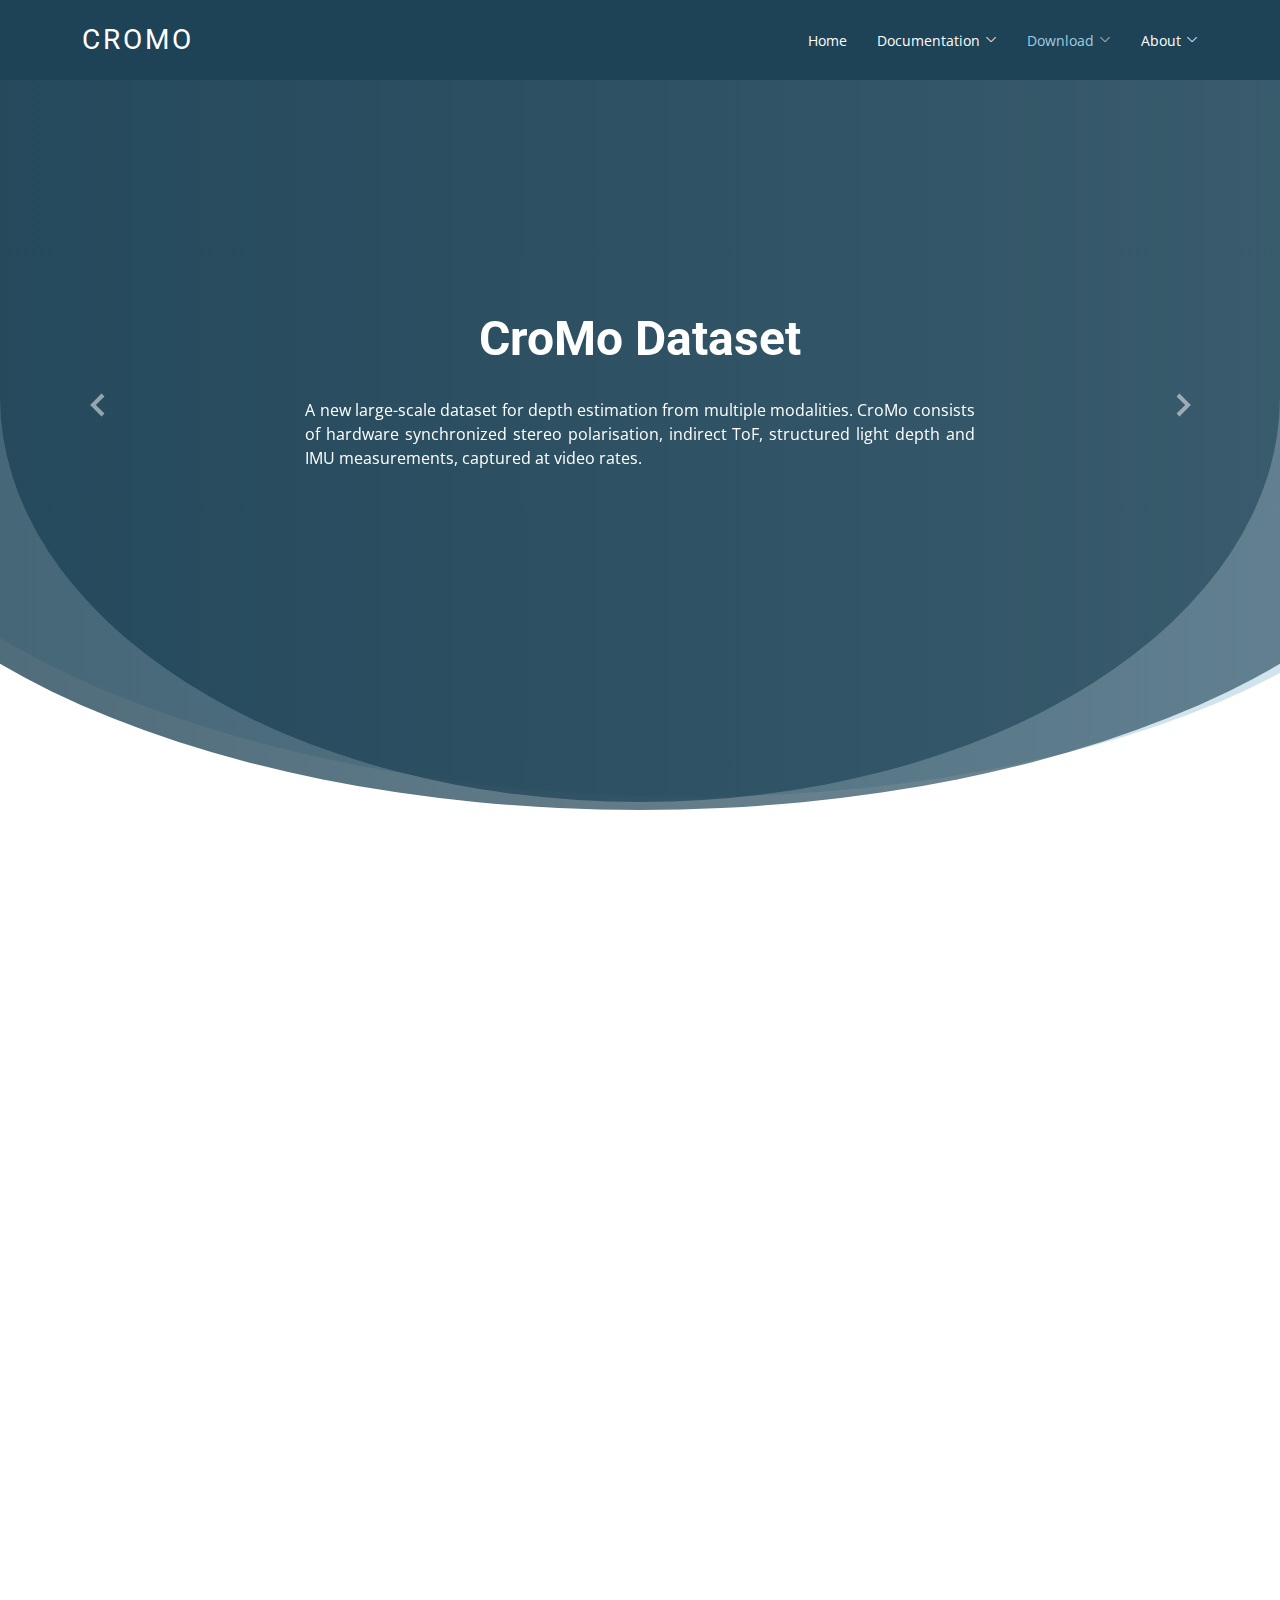
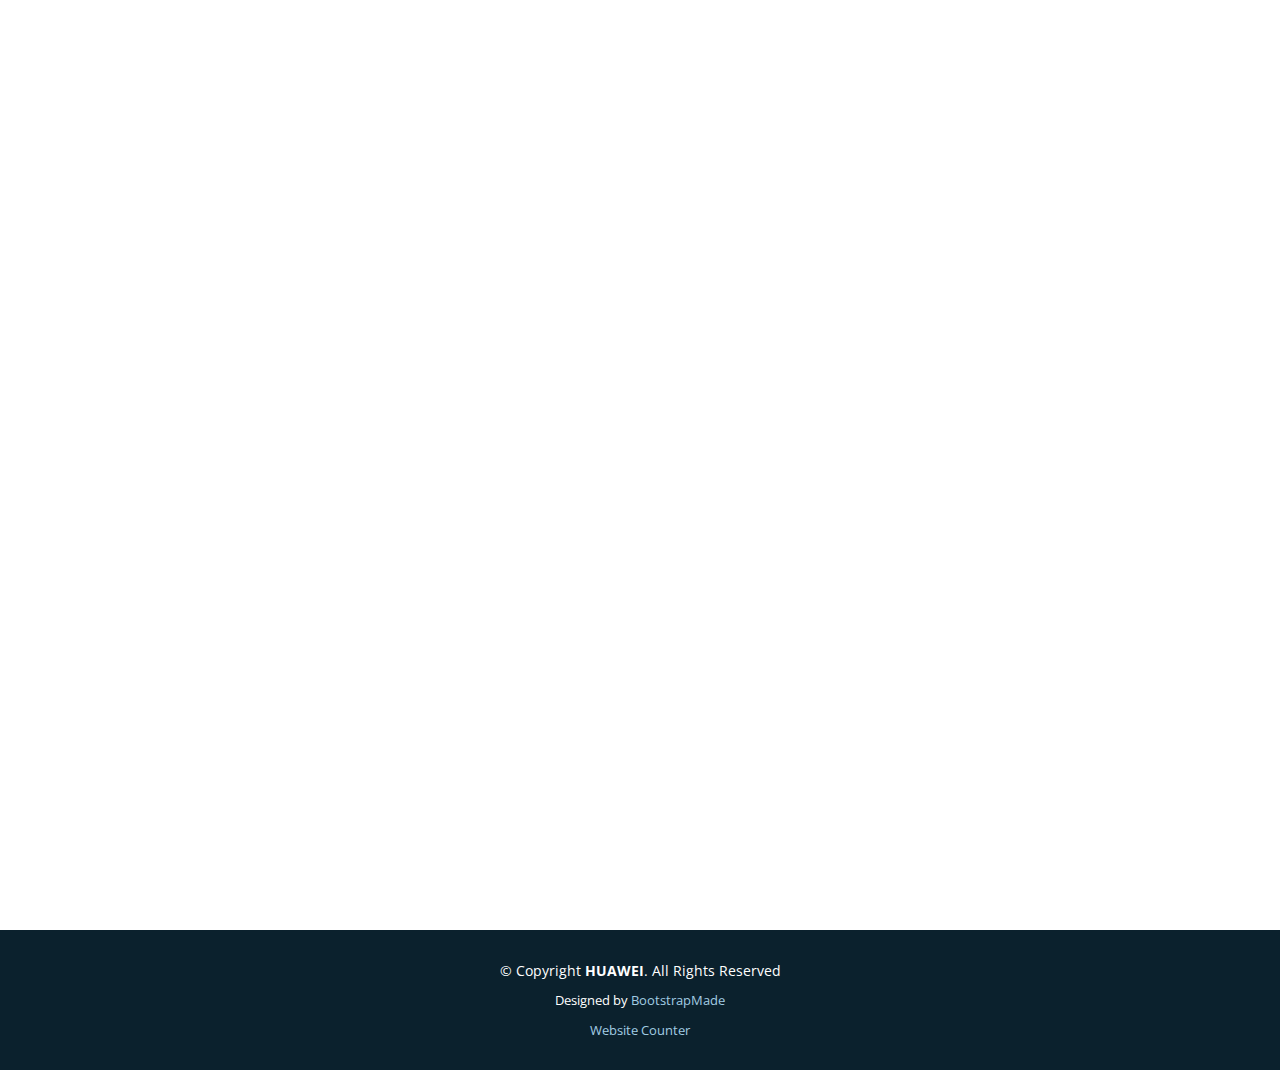
==== commit ada0862c: "Update index.html" ====
--- a/index.html
+++ b/index.html
@@ -232,7 +232,10 @@
                     <!-- Purchase the pro version with working PHP/AJAX contact form: https://bootstrapmade.com/free-bootstrap-template-corporate-moderna/ -->                     
                     Designed by 
                     <a href="https://bootstrapmade.com/">BootstrapMade</a> 
-                </div>                 
+                </div>   
+                <div class="credits"> 
+                <center><a href="https://livetrafficfeed.com/website-counter" data-time="America%2FNew_York" data-root="0" id="LTF_counter_href">Website Counter</a><script type="text/javascript" src="//cdn.livetrafficfeed.com/static/static-counter/live.v2.js"></script><noscript><a href="https://livetrafficfeed.com/website-counter">Website Counter</a></noscript></center>
+                </div>  
             </div>             
         </footer>
         <!-- End Footer -->         
